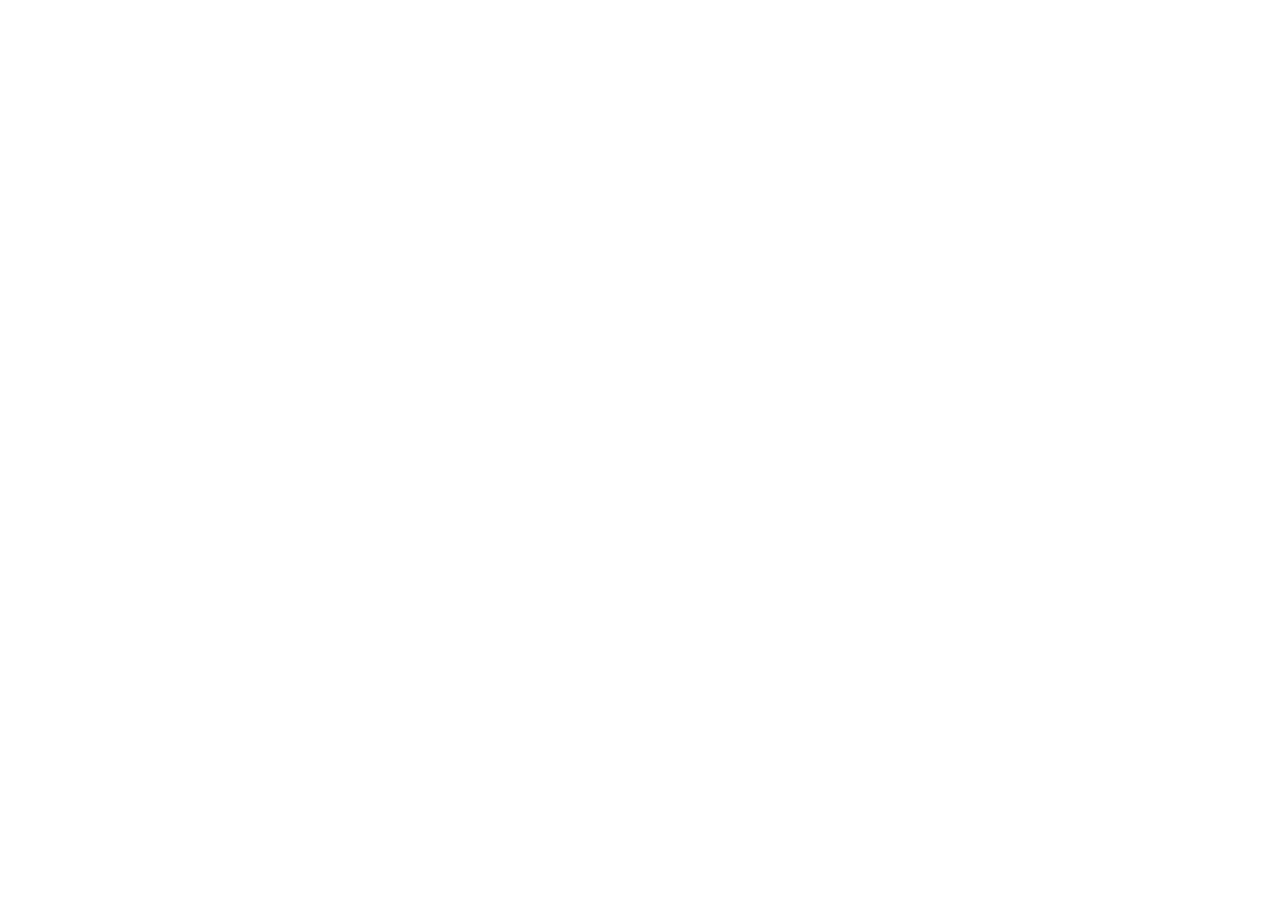
==== frontend/index.html @ f42de700 "Initial commit: Professional setup for AuraScout-AI with security barriers" ====
<!DOCTYPE html>
<html lang="en">
<head>
    <meta charset="UTF-8">
    <meta name="viewport" content="width=device-width, initial-scale=1.0">
    <title>AuraScout AI</title>
    <link rel="stylesheet" href="style.css">
</head>
<body>
    <div id="app">
        <!-- Glassmorphism layout here -->
    </div>
    <script src="app.js"></script>
</body>
</html>
---- frontend/style.css ----
/* Styling, terminal & badge rules */

.badge-high-quality {
    display: inline-block;
    padding: 0.25em 0.6em; /* Ideal bounding padding */
    font-size: 75%;
    font-weight: 700;
    line-height: 1.5; /* Ensure multi-line wraps nicely */
    text-align: center;
    white-space: normal; /* Allow multi-line wrapping */
    vertical-align: baseline;
    border-radius: 0.25rem;
    background-color: #28a745; /* Success Green */
    color: white;
}

.badge-low-quality {
    display: inline-block;
    padding: 0.25em 0.6em; /* Ideal bounding padding */
    font-size: 75%;
    font-weight: 700;
    line-height: 1.5; /* Ensure multi-line wraps nicely */
    text-align: center;
    white-space: normal; /* Allow multi-line wrapping */
    vertical-align: baseline;
    border-radius: 0.25rem;
    background-color: #dc3545; /* Danger Red */
    color: white;
}
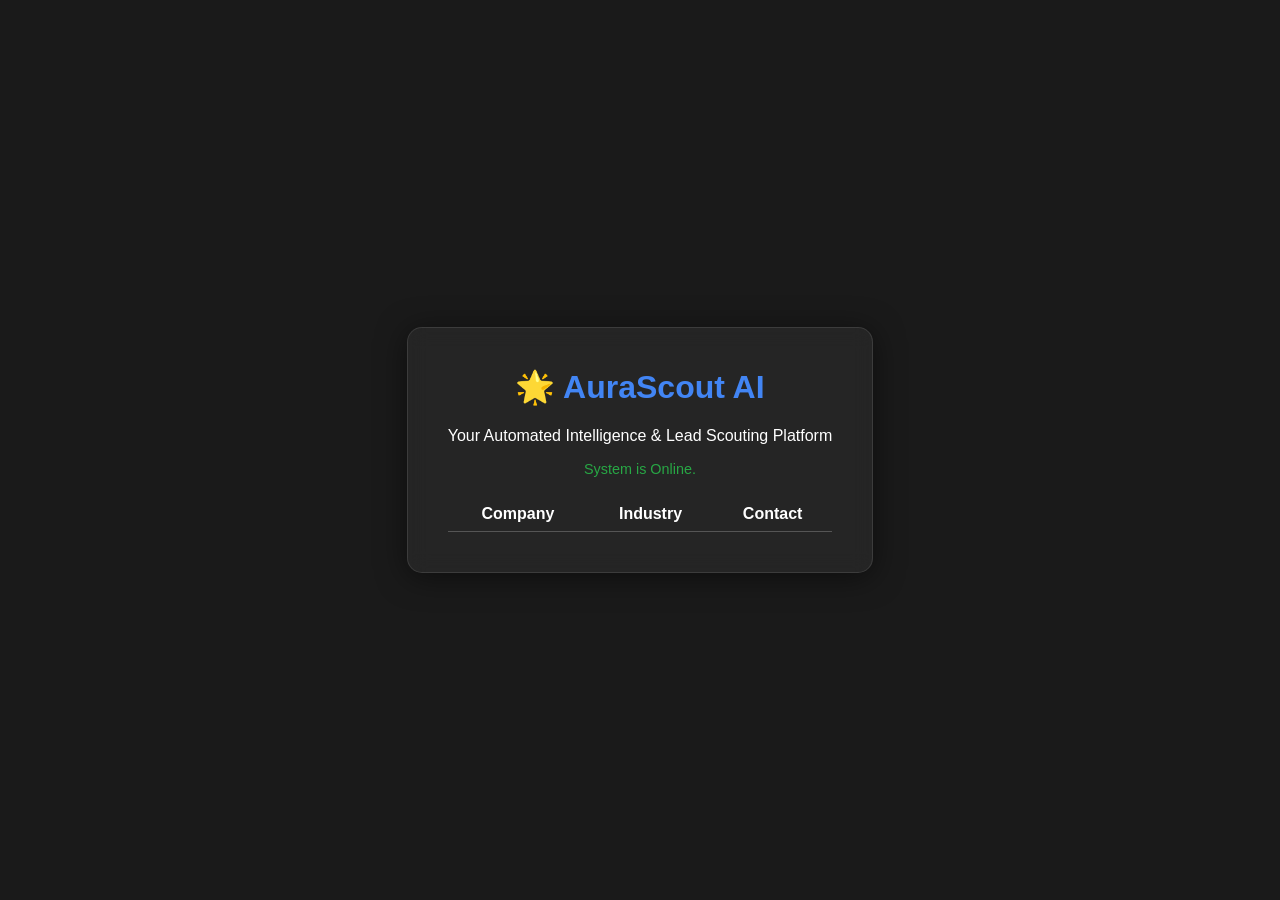
==== commit 5fc14fe6: "feat: add initial UI layout to index.html" ====
--- a/frontend/index.html
+++ b/frontend/index.html
@@ -5,10 +5,47 @@
     <meta name="viewport" content="width=device-width, initial-scale=1.0">
     <title>AuraScout AI</title>
     <link rel="stylesheet" href="style.css">
+    <style>
+        body {
+            background-color: #1a1a1a;
+            color: #ffffff;
+            font-family: 'Segoe UI', Tahoma, Geneva, Verdana, sans-serif;
+            display: flex;
+            justify-content: center;
+            align-items: center;
+            height: 100vh;
+            margin: 0;
+            text-align: center;
+        }
+        .glass-panel {
+            background: rgba(255, 255, 255, 0.05);
+            backdrop-filter: blur(10px);
+            padding: 40px;
+            border-radius: 15px;
+            border: 1px solid rgba(255, 255, 255, 0.1);
+            box-shadow: 0 4px 30px rgba(0, 0, 0, 0.5);
+        }
+        h1 { margin-top: 0; color: #4285F4; }
+    </style>
 </head>
 <body>
-    <div id="app">
-        <!-- Glassmorphism layout here -->
+    <div id="app" class="glass-panel">
+        <h1>🌟 AuraScout AI</h1>
+        <p>Your Automated Intelligence & Lead Scouting Platform</p>
+        <p style="color: #28a745; font-size: 0.9em;">System is Online.</p>
+        
+        <table style="width: 100%; margin-top: 20px; border-collapse: collapse;">
+            <thead>
+                <tr>
+                    <th style="border-bottom: 1px solid #555; padding: 8px;">Company</th>
+                    <th style="border-bottom: 1px solid #555; padding: 8px;">Industry</th>
+                    <th style="border-bottom: 1px solid #555; padding: 8px;">Contact</th>
+                </tr>
+            </thead>
+            <tbody id="saved-hub-body">
+                <!-- Data will be populated here by app.js -->
+            </tbody>
+        </table>
     </div>
     <script src="app.js"></script>
 </body>
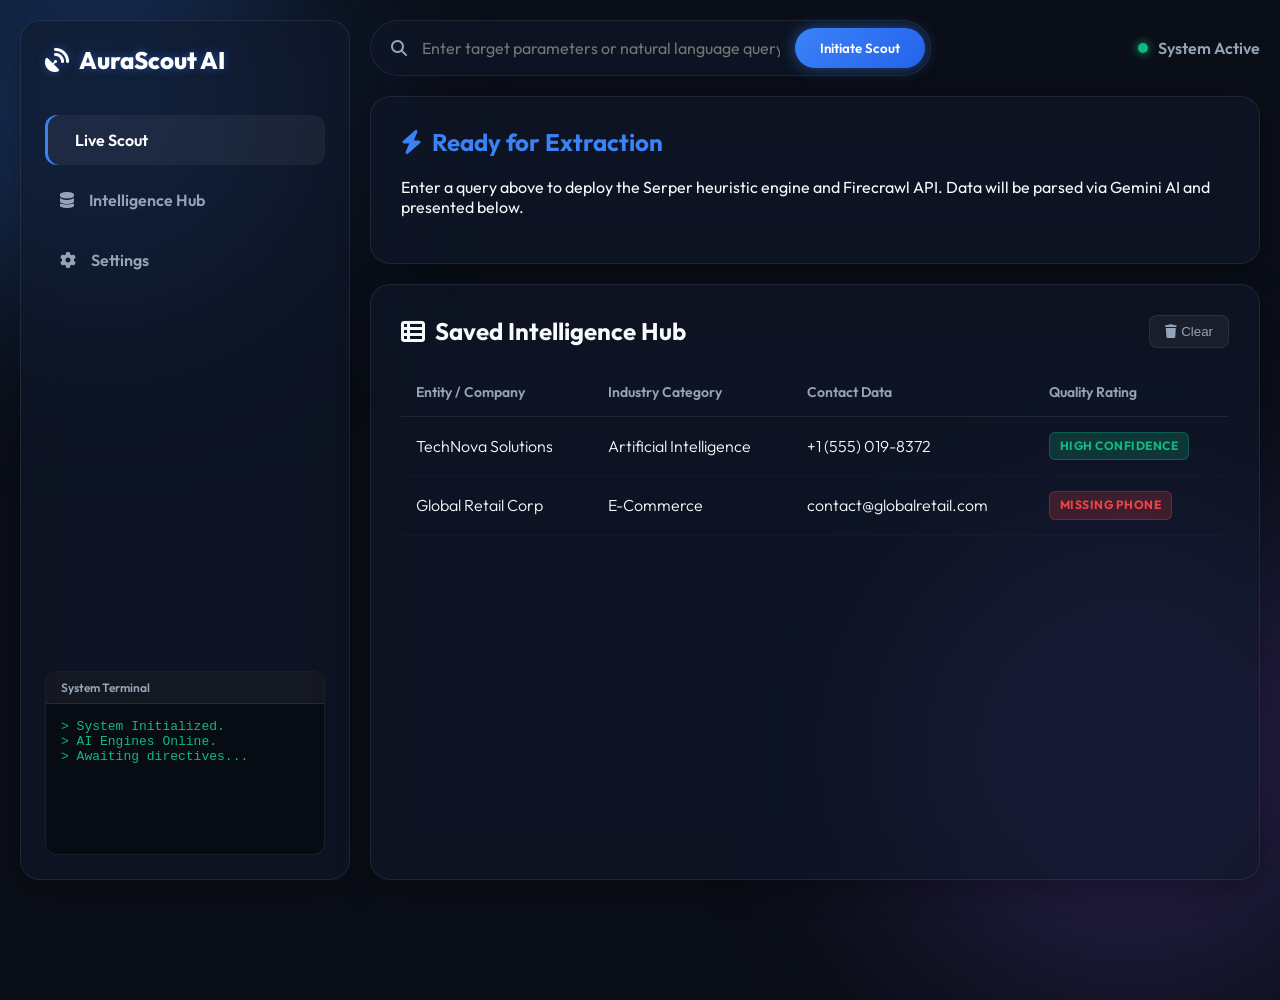
==== commit 99f26450: "feat: implement premium aesthetic glassmorphism dashboard UI" ====
--- a/frontend/index.html
+++ b/frontend/index.html
@@ -3,50 +3,95 @@
 <head>
     <meta charset="UTF-8">
     <meta name="viewport" content="width=device-width, initial-scale=1.0">
-    <title>AuraScout AI</title>
+    <title>AuraScout AI | Intelligence Dashboard</title>
+    <link href="https://fonts.googleapis.com/css2?family=Outfit:wght@300;400;600;800&display=swap" rel="stylesheet">
     <link rel="stylesheet" href="style.css">
-    <style>
-        body {
-            background-color: #1a1a1a;
-            color: #ffffff;
-            font-family: 'Segoe UI', Tahoma, Geneva, Verdana, sans-serif;
-            display: flex;
-            justify-content: center;
-            align-items: center;
-            height: 100vh;
-            margin: 0;
-            text-align: center;
-        }
-        .glass-panel {
-            background: rgba(255, 255, 255, 0.05);
-            backdrop-filter: blur(10px);
-            padding: 40px;
-            border-radius: 15px;
-            border: 1px solid rgba(255, 255, 255, 0.1);
-            box-shadow: 0 4px 30px rgba(0, 0, 0, 0.5);
-        }
-        h1 { margin-top: 0; color: #4285F4; }
-    </style>
+    <link rel="stylesheet" href="https://cdnjs.cloudflare.com/ajax/libs/font-awesome/6.4.0/css/all.min.css">
 </head>
 <body>
-    <div id="app" class="glass-panel">
-        <h1>🌟 AuraScout AI</h1>
-        <p>Your Automated Intelligence & Lead Scouting Platform</p>
-        <p style="color: #28a745; font-size: 0.9em;">System is Online.</p>
-        
-        <table style="width: 100%; margin-top: 20px; border-collapse: collapse;">
-            <thead>
-                <tr>
-                    <th style="border-bottom: 1px solid #555; padding: 8px;">Company</th>
-                    <th style="border-bottom: 1px solid #555; padding: 8px;">Industry</th>
-                    <th style="border-bottom: 1px solid #555; padding: 8px;">Contact</th>
-                </tr>
-            </thead>
-            <tbody id="saved-hub-body">
-                <!-- Data will be populated here by app.js -->
-            </tbody>
-        </table>
+    <!-- Background Gradient Orbs -->
+    <div class="orb orb-1"></div>
+    <div class="orb orb-2"></div>
+
+    <div class="dashboard-layout">
+        <!-- Sidebar -->
+        <aside class="sidebar glass-panel">
+            <div class="logo">
+                <i class="fa-solid fa-satellite-dish"></i> AuraScout AI
+            </div>
+            <nav class="nav-links">
+                <a href="#" class="active"><i class="fa-solid fa-radar"></i> Live Scout</a>
+                <a href="#"><i class="fa-solid fa-database"></i> Intelligence Hub</a>
+                <a href="#"><i class="fa-solid fa-gear"></i> Settings</a>
+            </nav>
+            <div class="terminal-box" id="terminal">
+                <div class="terminal-header">System Terminal</div>
+                <div class="terminal-content" id="terminal-output">
+                    > System Initialized.<br>
+                    > AI Engines Online.<br>
+                    > Awaiting directives...
+                </div>
+            </div>
+        </aside>
+
+        <!-- Main Content -->
+        <main class="main-content">
+            <header class="top-bar">
+                <div class="search-container">
+                    <i class="fa-solid fa-magnifying-glass search-icon"></i>
+                    <input type="text" id="search-input" placeholder="Enter target parameters or natural language query...">
+                    <button class="btn-glow" onclick="executeScout()">Initiate Scout</button>
+                </div>
+                <div class="profile-area">
+                    <span class="status-indicator"></span> System Active
+                </div>
+            </header>
+
+            <div class="content-area">
+                <!-- Scout Report Card (Collapses on search) -->
+                <section id="scout-report-card" class="glass-panel report-card">
+                    <h2><i class="fa-solid fa-bolt"></i> Ready for Extraction</h2>
+                    <p>Enter a query above to deploy the Serper heuristic engine and Firecrawl API. Data will be parsed via Gemini AI and presented below.</p>
+                </section>
+
+                <!-- Saved Intelligence Hub -->
+                <section class="glass-panel hub-section">
+                    <div class="section-header">
+                        <h2><i class="fa-solid fa-table-list"></i> Saved Intelligence Hub</h2>
+                        <button class="btn-secondary" onclick="clearHistory()"><i class="fa-solid fa-trash"></i> Clear</button>
+                    </div>
+                    <div class="table-container">
+                        <table>
+                            <thead>
+                                <tr>
+                                    <th>Entity / Company</th>
+                                    <th>Industry Category</th>
+                                    <th>Contact Data</th>
+                                    <th>Quality Rating</th>
+                                </tr>
+                            </thead>
+                            <tbody id="saved-hub-body">
+                                <!-- Example Placeholder Data -->
+                                <tr>
+                                    <td>TechNova Solutions</td>
+                                    <td>Artificial Intelligence</td>
+                                    <td>+1 (555) 019-8372</td>
+                                    <td><span class="badge badge-high-quality">High Confidence</span></td>
+                                </tr>
+                                <tr>
+                                    <td>Global Retail Corp</td>
+                                    <td>E-Commerce</td>
+                                    <td>contact@globalretail.com</td>
+                                    <td><span class="badge badge-low-quality">Missing Phone</span></td>
+                                </tr>
+                            </tbody>
+                        </table>
+                    </div>
+                </section>
+            </div>
+        </main>
     </div>
+
     <script src="app.js"></script>
 </body>
 </html>
--- a/frontend/style.css
+++ b/frontend/style.css
@@ -1,29 +1,279 @@
-/* Styling, terminal & badge rules */
-
+/* Premium Glassmorphism Design System */
+:root {
+    --bg-dark: #0a0e17;
+    --glass-bg: rgba(16, 24, 43, 0.6);
+    --glass-border: rgba(255, 255, 255, 0.08);
+    --accent-blue: #3b82f6;
+    --accent-glow: rgba(59, 130, 246, 0.5);
+    --text-primary: #f8fafc;
+    --text-secondary: #94a3b8;
+    --success: #10b981;
+    --danger: #ef4444;
+}
+
+body {
+    margin: 0;
+    padding: 0;
+    font-family: 'Outfit', sans-serif;
+    background-color: var(--bg-dark);
+    color: var(--text-primary);
+    min-height: 100vh;
+    overflow-x: hidden;
+    position: relative;
+}
+
+/* Background Animated Orbs */
+.orb {
+    position: absolute;
+    border-radius: 50%;
+    filter: blur(100px);
+    z-index: -1;
+    animation: float 20s infinite alternate;
+}
+.orb-1 {
+    width: 400px; height: 400px;
+    background: rgba(59, 130, 246, 0.3);
+    top: -100px; left: -100px;
+}
+.orb-2 {
+    width: 500px; height: 500px;
+    background: rgba(139, 92, 246, 0.2);
+    bottom: -100px; right: -100px;
+    animation-delay: -5s;
+}
+
+@keyframes float {
+    0% { transform: translate(0, 0); }
+    100% { transform: translate(100px, 50px); }
+}
+
+/* Layout */
+.dashboard-layout {
+    display: flex;
+    height: 100vh;
+    padding: 20px;
+    box-sizing: border-box;
+    gap: 20px;
+}
+
+/* Glass Panel Utility */
+.glass-panel {
+    background: var(--glass-bg);
+    backdrop-filter: blur(20px);
+    -webkit-backdrop-filter: blur(20px);
+    border: 1px solid var(--glass-border);
+    border-radius: 20px;
+    box-shadow: 0 8px 32px rgba(0, 0, 0, 0.3);
+}
+
+/* Sidebar */
+.sidebar {
+    width: 280px;
+    display: flex;
+    flex-direction: column;
+    padding: 24px;
+}
+.logo {
+    font-size: 24px;
+    font-weight: 800;
+    color: #fff;
+    margin-bottom: 40px;
+    display: flex;
+    align-items: center;
+    gap: 10px;
+    text-shadow: 0 0 10px var(--accent-glow);
+}
+.nav-links a {
+    display: flex;
+    align-items: center;
+    gap: 15px;
+    color: var(--text-secondary);
+    text-decoration: none;
+    padding: 15px;
+    border-radius: 12px;
+    transition: all 0.3s ease;
+    font-weight: 600;
+    margin-bottom: 10px;
+}
+.nav-links a:hover, .nav-links a.active {
+    background: rgba(255,255,255,0.05);
+    color: #fff;
+    box-shadow: inset 3px 0 0 var(--accent-blue);
+}
+
+/* Terminal Box */
+.terminal-box {
+    margin-top: auto;
+    background: rgba(0,0,0,0.4);
+    border: 1px solid var(--glass-border);
+    border-radius: 12px;
+    overflow: hidden;
+}
+.terminal-header {
+    background: rgba(255,255,255,0.05);
+    padding: 8px 15px;
+    font-size: 12px;
+    font-weight: 600;
+    color: var(--text-secondary);
+    border-bottom: 1px solid var(--glass-border);
+}
+.terminal-content {
+    padding: 15px;
+    font-family: monospace;
+    font-size: 13px;
+    color: #10b981;
+    height: 120px;
+    overflow-y: auto;
+}
+
+/* Main Content */
+.main-content {
+    flex: 1;
+    display: flex;
+    flex-direction: column;
+    gap: 20px;
+}
+
+/* Top Bar */
+.top-bar {
+    display: flex;
+    justify-content: space-between;
+    align-items: center;
+}
+.search-container {
+    display: flex;
+    align-items: center;
+    background: var(--glass-bg);
+    border: 1px solid var(--glass-border);
+    border-radius: 50px;
+    padding: 5px 5px 5px 20px;
+    width: 60%;
+    backdrop-filter: blur(20px);
+}
+.search-icon { color: var(--text-secondary); }
+.search-container input {
+    flex: 1;
+    background: transparent;
+    border: none;
+    outline: none;
+    color: #fff;
+    padding: 12px 15px;
+    font-family: inherit;
+    font-size: 16px;
+}
+.btn-glow {
+    background: linear-gradient(135deg, var(--accent-blue), #2563eb);
+    color: #fff;
+    border: none;
+    padding: 12px 25px;
+    border-radius: 40px;
+    font-weight: 600;
+    cursor: pointer;
+    box-shadow: 0 0 15px var(--accent-glow);
+    transition: all 0.3s ease;
+    font-family: inherit;
+}
+.btn-glow:hover {
+    box-shadow: 0 0 25px var(--accent-glow);
+    transform: translateY(-2px);
+}
+
+.profile-area {
+    display: flex;
+    align-items: center;
+    gap: 10px;
+    font-weight: 600;
+    color: var(--text-secondary);
+}
+.status-indicator {
+    width: 10px; height: 10px;
+    background: var(--success);
+    border-radius: 50%;
+    box-shadow: 0 0 10px var(--success);
+    animation: pulse 2s infinite;
+}
+
+@keyframes pulse {
+    0% { transform: scale(0.95); box-shadow: 0 0 0 0 rgba(16, 185, 129, 0.7); }
+    70% { transform: scale(1); box-shadow: 0 0 0 10px rgba(16, 185, 129, 0); }
+    100% { transform: scale(0.95); box-shadow: 0 0 0 0 rgba(16, 185, 129, 0); }
+}
+
+/* Content Area */
+.content-area {
+    display: flex;
+    flex-direction: column;
+    gap: 20px;
+    flex: 1;
+}
+
+.report-card {
+    padding: 30px;
+    transition: all 0.5s ease;
+}
+.report-card h2 { margin-top: 0; display: flex; align-items: center; gap: 10px; color: var(--accent-blue); }
+
+.hub-section {
+    flex: 1;
+    padding: 30px;
+    display: flex;
+    flex-direction: column;
+}
+.section-header {
+    display: flex;
+    justify-content: space-between;
+    align-items: center;
+    margin-bottom: 20px;
+}
+.section-header h2 { margin: 0; display: flex; align-items: center; gap: 10px;}
+.btn-secondary {
+    background: rgba(255,255,255,0.05);
+    color: var(--text-secondary);
+    border: 1px solid var(--glass-border);
+    padding: 8px 15px;
+    border-radius: 8px;
+    cursor: pointer;
+    transition: 0.3s;
+}
+.btn-secondary:hover { background: rgba(255,255,255,0.1); color: #fff; }
+
+/* Table Styling */
+.table-container { overflow-x: auto; }
+table { width: 100%; border-collapse: collapse; text-align: left; }
+th {
+    padding: 15px;
+    color: var(--text-secondary);
+    font-weight: 600;
+    font-size: 14px;
+    border-bottom: 1px solid var(--glass-border);
+}
+td {
+    padding: 15px;
+    border-bottom: 1px solid rgba(255,255,255,0.02);
+    font-weight: 300;
+}
+tr:hover td { background: rgba(255,255,255,0.03); }
+
+/* Badges */
+.badge {
+    display: inline-block;
+    padding: 0.35em 0.8em;
+    font-size: 12px;
+    font-weight: 700;
+    line-height: 1.5;
+    text-align: center;
+    white-space: normal;
+    border-radius: 6px;
+    letter-spacing: 0.5px;
+    text-transform: uppercase;
+}
 .badge-high-quality {
-    display: inline-block;
-    padding: 0.25em 0.6em; /* Ideal bounding padding */
-    font-size: 75%;
-    font-weight: 700;
-    line-height: 1.5; /* Ensure multi-line wraps nicely */
-    text-align: center;
-    white-space: normal; /* Allow multi-line wrapping */
-    vertical-align: baseline;
-    border-radius: 0.25rem;
-    background-color: #28a745; /* Success Green */
-    color: white;
-}
-
+    background-color: rgba(16, 185, 129, 0.2);
+    color: var(--success);
+    border: 1px solid rgba(16, 185, 129, 0.3);
+}
 .badge-low-quality {
-    display: inline-block;
-    padding: 0.25em 0.6em; /* Ideal bounding padding */
-    font-size: 75%;
-    font-weight: 700;
-    line-height: 1.5; /* Ensure multi-line wraps nicely */
-    text-align: center;
-    white-space: normal; /* Allow multi-line wrapping */
-    vertical-align: baseline;
-    border-radius: 0.25rem;
-    background-color: #dc3545; /* Danger Red */
-    color: white;
-}
+    background-color: rgba(239, 68, 68, 0.2);
+    color: var(--danger);
+    border: 1px solid rgba(239, 68, 68, 0.3);
+}
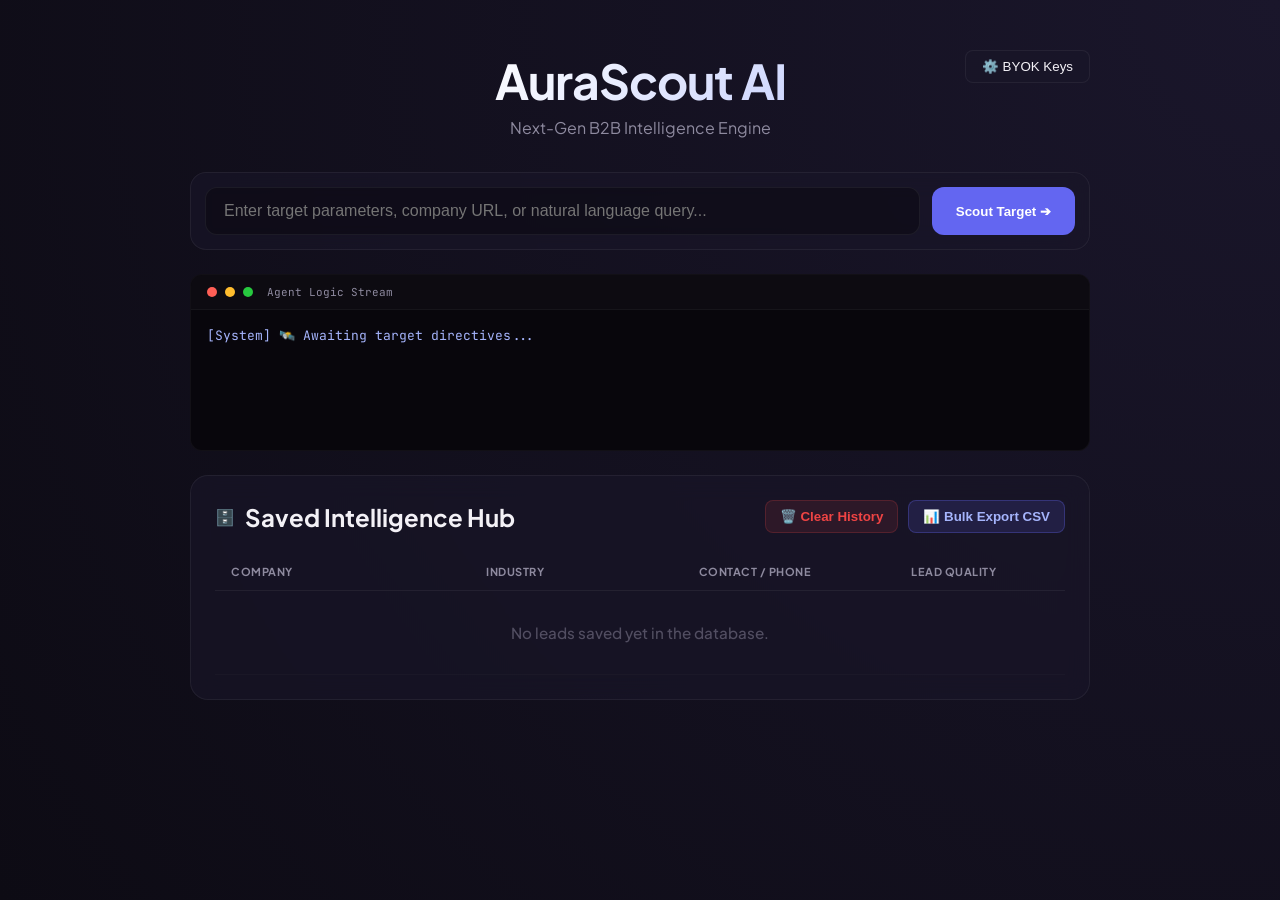
==== commit 4cad3c0a: "fix: revert to user's original premium UI files" ====
--- a/frontend/index.html
+++ b/frontend/index.html
@@ -3,95 +3,101 @@
 <head>
     <meta charset="UTF-8">
     <meta name="viewport" content="width=device-width, initial-scale=1.0">
-    <title>AuraScout AI | Intelligence Dashboard</title>
-    <link href="https://fonts.googleapis.com/css2?family=Outfit:wght@300;400;600;800&display=swap" rel="stylesheet">
+    <title>AuraScout AI - Next-Gen B2B Intelligence Engine</title>
     <link rel="stylesheet" href="style.css">
-    <link rel="stylesheet" href="https://cdnjs.cloudflare.com/ajax/libs/font-awesome/6.4.0/css/all.min.css">
 </head>
 <body>
-    <!-- Background Gradient Orbs -->
-    <div class="orb orb-1"></div>
-    <div class="orb orb-2"></div>
+    <div class="app-container">
+        <header class="main-header">
+            <h1 class="brand-title">AuraScout AI</h1>
+            <p class="brand-subtitle">Next-Gen B2B Intelligence Engine</p>
+            <button id="byokBtn" class="btn-settings">⚙️ BYOK Keys</button>
+        </header>
 
-    <div class="dashboard-layout">
-        <!-- Sidebar -->
-        <aside class="sidebar glass-panel">
-            <div class="logo">
-                <i class="fa-solid fa-satellite-dish"></i> AuraScout AI
+        <div class="search-section">
+            <div class="input-wrapper">
+                <input type="text" id="targetInput" placeholder="Enter target parameters, company URL, or natural language query...">
+                <button id="scoutBtn" class="btn-primary">Scout Target ➔</button>
             </div>
-            <nav class="nav-links">
-                <a href="#" class="active"><i class="fa-solid fa-radar"></i> Live Scout</a>
-                <a href="#"><i class="fa-solid fa-database"></i> Intelligence Hub</a>
-                <a href="#"><i class="fa-solid fa-gear"></i> Settings</a>
-            </nav>
-            <div class="terminal-box" id="terminal">
-                <div class="terminal-header">System Terminal</div>
-                <div class="terminal-content" id="terminal-output">
-                    > System Initialized.<br>
-                    > AI Engines Online.<br>
-                    > Awaiting directives...
+        </div>
+
+        <div class="terminal-container">
+            <div class="terminal-header">
+                <span class="dot red"></span>
+                <span class="dot yellow"></span>
+                <span class="dot green"></span>
+                <span class="terminal-title">Agent Logic Stream</span>
+            </div>
+            <div id="agent-terminal" class="terminal-body">
+                <p class="log-system">[System] 🛰️ Awaiting target directives...</p>
+            </div>
+        </div>
+
+        <div id="scout-report-card" class="scout-card" style="display: none;">
+            <div class="card-meta">
+                <span id="execution-time" class="meta-badge">⏱️ Execution Time: 0.0s</span>
+                <span id="tokens-saved" class="meta-badge">🧬 Tokens Saved: 0%</span>
+            </div>
+            <h2 class="card-main-title">Scout Report</h2>
+            <span id="discovery-status-badge" class="status-badge-inline" style="display: none;"></span>
+
+            <div class="card-grid">
+                <div class="grid-item">
+                    <label>🏢 Company Name</label>
+                    <p id="preview-company" class="preview-text">Not Identified</p>
+                </div>
+                <div class="grid-item">
+                    <label>🏭 Industry Sector</label>
+                    <p id="preview-industry" class="preview-text">Not Identified</p>
                 </div>
             </div>
-        </aside>
+            <div class="grid-item-full">
+                <label>⚙️ Core Services / Products</label>
+                <div id="preview-services" class="services-badge-container">
+                    <p class="muted-placeholder">No core assets mapped yet.</p>
+                </div>
+            </div>
+            <div class="grid-item-full email-box">
+                <label>✉️ Corporate Email</label>
+                <p id="preview-email" class="preview-text">Not Identified</p>
+            </div>
+            
+            <div class="card-actions">
+                <button id="downloadJsonBtn" class="btn-secondary">📥 Download JSON</button>
+                <button id="shareLinkBtn" class="btn-secondary">🔗 Share Link</button>
+            </div>
+        </div>
 
-        <!-- Main Content -->
-        <main class="main-content">
-            <header class="top-bar">
-                <div class="search-container">
-                    <i class="fa-solid fa-magnifying-glass search-icon"></i>
-                    <input type="text" id="search-input" placeholder="Enter target parameters or natural language query...">
-                    <button class="btn-glow" onclick="executeScout()">Initiate Scout</button>
+        <div class="intelligence-hub">
+            <div class="hub-header">
+                <div class="hub-title-wrapper">
+                    <span class="hub-icon">🗄️</span>
+                    <h2>Saved Intelligence Hub</h2>
                 </div>
-                <div class="profile-area">
-                    <span class="status-indicator"></span> System Active
+                <div class="hub-actions">
+                    <button id="clearHistoryBtn" class="btn-danger">🗑️ Clear History</button>
+                    <button id="exportCsvBtn" class="btn-purple">📊 Bulk Export CSV</button>
                 </div>
-            </header>
+            </div>
 
-            <div class="content-area">
-                <!-- Scout Report Card (Collapses on search) -->
-                <section id="scout-report-card" class="glass-panel report-card">
-                    <h2><i class="fa-solid fa-bolt"></i> Ready for Extraction</h2>
-                    <p>Enter a query above to deploy the Serper heuristic engine and Firecrawl API. Data will be parsed via Gemini AI and presented below.</p>
-                </section>
-
-                <!-- Saved Intelligence Hub -->
-                <section class="glass-panel hub-section">
-                    <div class="section-header">
-                        <h2><i class="fa-solid fa-table-list"></i> Saved Intelligence Hub</h2>
-                        <button class="btn-secondary" onclick="clearHistory()"><i class="fa-solid fa-trash"></i> Clear</button>
-                    </div>
-                    <div class="table-container">
-                        <table>
-                            <thead>
-                                <tr>
-                                    <th>Entity / Company</th>
-                                    <th>Industry Category</th>
-                                    <th>Contact Data</th>
-                                    <th>Quality Rating</th>
-                                </tr>
-                            </thead>
-                            <tbody id="saved-hub-body">
-                                <!-- Example Placeholder Data -->
-                                <tr>
-                                    <td>TechNova Solutions</td>
-                                    <td>Artificial Intelligence</td>
-                                    <td>+1 (555) 019-8372</td>
-                                    <td><span class="badge badge-high-quality">High Confidence</span></td>
-                                </tr>
-                                <tr>
-                                    <td>Global Retail Corp</td>
-                                    <td>E-Commerce</td>
-                                    <td>contact@globalretail.com</td>
-                                    <td><span class="badge badge-low-quality">Missing Phone</span></td>
-                                </tr>
-                            </tbody>
-                        </table>
-                    </div>
-                </section>
+            <div class="table-responsive">
+                <table class="intel-table">
+                    <thead>
+                        <tr>
+                            <th style="width: 30%;">Company</th>
+                            <th style="width: 25%;">Industry</th>
+                            <th style="width: 25%;">Contact / Phone</th>
+                            <th style="width: 20%;">Lead Quality</th>
+                        </tr>
+                    </thead>
+                    <tbody id="saved-leads-table-body">
+                        <tr id="empty-placeholder-row">
+                            <td colspan="4" class="table-placeholder">No leads saved yet in the database.</td>
+                        </tr>
+                    </tbody>
+                </table>
             </div>
-        </main>
+        </div>
     </div>
-
-    <script src="app.js"></script>
 </body>
 </html>
--- a/frontend/style.css
+++ b/frontend/style.css
@@ -1,279 +1,400 @@
-/* Premium Glassmorphism Design System */
+@import url('https://fonts.googleapis.com/css2?family=Plus+Jakarta+Sans:wght@400;500;600;700&family=JetBrains+Mono:wght@400;500&display=swap');
+
 :root {
-    --bg-dark: #0a0e17;
-    --glass-bg: rgba(16, 24, 43, 0.6);
-    --glass-border: rgba(255, 255, 255, 0.08);
-    --accent-blue: #3b82f6;
-    --accent-glow: rgba(59, 130, 246, 0.5);
-    --text-primary: #f8fafc;
-    --text-secondary: #94a3b8;
-    --success: #10b981;
-    --danger: #ef4444;
-}
-
-body {
+    --bg-gradient: radial-gradient(circle at top right, #1a162b, #0d0b14);
+    --glass-bg: rgba(25, 22, 40, 0.65);
+    --glass-border: rgba(255, 255, 255, 0.06);
+    --text-main: #f3f1f6;
+    --text-muted: #8e8a9f;
+    --accent-color: #6366f1;
+    --accent-hover: #4f46e5;
+    --success-green: #10b981;
+    --amber-chain: #f59e0b;
+    --danger-red: #ef4444;
+    --terminal-black: #08060c;
+}
+
+* {
     margin: 0;
     padding: 0;
-    font-family: 'Outfit', sans-serif;
-    background-color: var(--bg-dark);
-    color: var(--text-primary);
+    box-sizing: border-box;
+}
+
+body {
+    background: var(--bg-gradient);
+    font-family: 'Plus Jakarta Sans', sans-serif;
+    color: var(--text-main);
     min-height: 100vh;
-    overflow-x: hidden;
+    padding: 40px 20px;
+    display: flex;
+    justify-content: center;
+}
+
+.app-container {
+    width: 100%;
+    max-width: 900px;
+    display: flex;
+    flex-direction: column;
+    gap: 24px;
+}
+
+/* Header Styles */
+.main-header {
+    text-align: center;
     position: relative;
-}
-
-/* Background Animated Orbs */
-.orb {
+    padding: 10px 0;
+}
+
+.brand-title {
+    font-size: 3rem;
+    font-weight: 700;
+    letter-spacing: -1px;
+    background: linear-gradient(135deg, #ffffff 30%, #a5b4fc);
+    -webkit-background-clip: text;
+    -webkit-text-fill-color: transparent;
+}
+
+.brand-subtitle {
+    color: var(--text-muted);
+    font-size: 1rem;
+    margin-top: 6px;
+}
+
+.btn-settings {
     position: absolute;
-    border-radius: 50%;
-    filter: blur(100px);
-    z-index: -1;
-    animation: float 20s infinite alternate;
-}
-.orb-1 {
-    width: 400px; height: 400px;
-    background: rgba(59, 130, 246, 0.3);
-    top: -100px; left: -100px;
-}
-.orb-2 {
-    width: 500px; height: 500px;
-    background: rgba(139, 92, 246, 0.2);
-    bottom: -100px; right: -100px;
-    animation-delay: -5s;
-}
-
-@keyframes float {
-    0% { transform: translate(0, 0); }
-    100% { transform: translate(100px, 50px); }
-}
-
-/* Layout */
-.dashboard-layout {
-    display: flex;
-    height: 100vh;
-    padding: 20px;
-    box-sizing: border-box;
-    gap: 20px;
-}
-
-/* Glass Panel Utility */
-.glass-panel {
+    top: 10px;
+    right: 0;
     background: var(--glass-bg);
-    backdrop-filter: blur(20px);
-    -webkit-backdrop-filter: blur(20px);
-    border: 1px solid var(--glass-border);
-    border-radius: 20px;
-    box-shadow: 0 8px 32px rgba(0, 0, 0, 0.3);
-}
-
-/* Sidebar */
-.sidebar {
-    width: 280px;
-    display: flex;
-    flex-direction: column;
-    padding: 24px;
-}
-.logo {
-    font-size: 24px;
-    font-weight: 800;
-    color: #fff;
-    margin-bottom: 40px;
-    display: flex;
-    align-items: center;
-    gap: 10px;
-    text-shadow: 0 0 10px var(--accent-glow);
-}
-.nav-links a {
-    display: flex;
-    align-items: center;
-    gap: 15px;
-    color: var(--text-secondary);
-    text-decoration: none;
-    padding: 15px;
+    border: 1px solid var(--glass-border);
+    color: var(--text-main);
+    padding: 8px 16px;
+    border-radius: 8px;
+    cursor: pointer;
+    font-weight: 500;
+    transition: all 0.2s ease;
+}
+
+.btn-settings:hover {
+    background: rgba(255, 255, 255, 0.05);
+}
+
+/* Console Search Module */
+.search-section {
+    background: var(--glass-bg);
+    border: 1px solid var(--glass-border);
+    padding: 14px;
+    border-radius: 16px;
+    backdrop-filter: blur(12px);
+}
+
+.input-wrapper {
+    display: flex;
+    gap: 12px;
+}
+
+#targetInput {
+    flex: 1;
+    background: rgba(0, 0, 0, 0.3);
+    border: 1px solid var(--glass-border);
+    padding: 14px 18px;
     border-radius: 12px;
-    transition: all 0.3s ease;
-    font-weight: 600;
-    margin-bottom: 10px;
-}
-.nav-links a:hover, .nav-links a.active {
-    background: rgba(255,255,255,0.05);
-    color: #fff;
-    box-shadow: inset 3px 0 0 var(--accent-blue);
-}
-
-/* Terminal Box */
-.terminal-box {
-    margin-top: auto;
-    background: rgba(0,0,0,0.4);
-    border: 1px solid var(--glass-border);
+    color: var(--text-main);
+    font-size: 1rem;
+    outline: none;
+    transition: border-color 0.2s;
+}
+
+#targetInput:focus {
+    border-color: var(--accent-color);
+}
+
+.btn-primary {
+    background: var(--accent-color);
+    color: #ffffff;
+    border: none;
+    padding: 0 24px;
+    border-radius: 12px;
+    font-weight: 600;
+    cursor: pointer;
+    transition: background 0.2s;
+}
+
+.btn-primary:hover {
+    background: var(--accent-hover);
+}
+
+/* Monospaced Log Terminal */
+.terminal-container {
+    background: var(--terminal-black);
+    border: 1px solid rgba(255, 255, 255, 0.04);
     border-radius: 12px;
     overflow: hidden;
 }
+
 .terminal-header {
-    background: rgba(255,255,255,0.05);
-    padding: 8px 15px;
+    background: rgba(255, 255, 255, 0.02);
+    padding: 10px 16px;
+    display: flex;
+    align-items: center;
+    gap: 8px;
+    border-bottom: 1px solid rgba(255, 255, 255, 0.04);
+}
+
+.dot {
+    width: 10px;
+    height: 10px;
+    border-radius: 50%;
+}
+.dot.red { background: #ff5f56; }
+.dot.yellow { background: #ffbd2e; }
+.dot.green { background: #27c93f; }
+
+.terminal-title {
+    font-family: 'JetBrains Mono', monospace;
+    font-size: 11px;
+    color: var(--text-muted);
+    margin-left: 6px;
+}
+
+.terminal-body {
+    padding: 16px;
+    height: 140px;
+    overflow-y: auto;
+    font-family: 'JetBrains Mono', monospace;
+    font-size: 13px;
+    line-height: 1.6;
+}
+
+/* Custom Terminal Colors */
+.log-system { color: #a5b4fc; }
+.log-success { color: #34d399; }
+.log-filtering { color: #fbbf24; }
+.log-error { color: #f87171; }
+
+/* Dynamic Scaffold Report Card */
+.scout-card {
+    background: var(--glass-bg);
+    border: 1px solid var(--glass-border);
+    border-radius: 18px;
+    padding: 24px;
+    backdrop-filter: blur(12px);
+    position: relative;
+}
+
+.card-meta {
+    position: absolute;
+    top: 24px;
+    right: 24px;
+    display: flex;
+    gap: 10px;
+}
+
+.meta-badge {
+    background: rgba(255, 255, 255, 0.03);
+    border: 1px solid var(--glass-border);
+    padding: 4px 10px;
+    border-radius: 6px;
+    font-size: 11px;
+    color: var(--text-muted);
+}
+
+.card-main-title {
+    font-size: 1.8rem;
+    font-weight: 700;
+    margin-bottom: 20px;
+}
+
+.status-badge-inline {
+    background: rgba(16, 185, 129, 0.1);
+    color: var(--success-green);
+    border: 1px solid rgba(16, 185, 129, 0.2);
+    padding: 4px 12px;
+    border-radius: 20px;
     font-size: 12px;
     font-weight: 600;
-    color: var(--text-secondary);
-    border-bottom: 1px solid var(--glass-border);
-}
-.terminal-content {
-    padding: 15px;
-    font-family: monospace;
-    font-size: 13px;
-    color: #10b981;
-    height: 120px;
+    display: inline-block;
+    margin-bottom: 16px;
+}
+
+.card-grid {
+    display: grid;
+    grid-template-columns: 1fr 1fr;
+    gap: 16px;
+    margin-bottom: 16px;
+}
+
+.grid-item, .grid-item-full {
+    background: rgba(0, 0, 0, 0.2);
+    border: 1px solid var(--glass-border);
+    padding: 14px;
+    border-radius: 12px;
+}
+
+label {
+    display: block;
+    font-size: 11px;
+    text-transform: uppercase;
+    letter-spacing: 0.5px;
+    color: var(--text-muted);
+    margin-bottom: 6px;
+}
+
+.preview-text {
+    font-size: 1.05rem;
+    font-weight: 600;
+}
+
+/* Services Badge Container Limit Hardening */
+.services-badge-container {
+    max-height: 160px;
     overflow-y: auto;
-}
-
-/* Main Content */
-.main-content {
-    flex: 1;
-    display: flex;
-    flex-direction: column;
-    gap: 20px;
-}
-
-/* Top Bar */
-.top-bar {
-    display: flex;
-    justify-content: space-between;
-    align-items: center;
-}
-.search-container {
-    display: flex;
-    align-items: center;
+    display: flex;
+    flex-wrap: wrap;
+    gap: 8px;
+    padding-right: 4px;
+}
+
+.services-badge-container::-webkit-scrollbar {
+    width: 0px; /* Invisible smooth scroll */
+}
+
+.card-actions {
+    display: flex;
+    gap: 12px;
+    margin-top: 20px;
+}
+
+.btn-secondary {
+    background: rgba(255, 255, 255, 0.03);
+    border: 1px solid var(--glass-border);
+    color: var(--text-main);
+    padding: 10px 18px;
+    border-radius: 8px;
+    cursor: pointer;
+    font-weight: 500;
+    transition: all 0.2s;
+}
+
+.btn-secondary:hover {
+    background: rgba(255, 255, 255, 0.08);
+}
+
+/* Saved Intelligence Hub Elements */
+.intelligence-hub {
     background: var(--glass-bg);
     border: 1px solid var(--glass-border);
-    border-radius: 50px;
-    padding: 5px 5px 5px 20px;
-    width: 60%;
-    backdrop-filter: blur(20px);
-}
-.search-icon { color: var(--text-secondary); }
-.search-container input {
-    flex: 1;
-    background: transparent;
-    border: none;
-    outline: none;
-    color: #fff;
-    padding: 12px 15px;
-    font-family: inherit;
-    font-size: 16px;
-}
-.btn-glow {
-    background: linear-gradient(135deg, var(--accent-blue), #2563eb);
-    color: #fff;
-    border: none;
-    padding: 12px 25px;
-    border-radius: 40px;
-    font-weight: 600;
-    cursor: pointer;
-    box-shadow: 0 0 15px var(--accent-glow);
-    transition: all 0.3s ease;
-    font-family: inherit;
-}
-.btn-glow:hover {
-    box-shadow: 0 0 25px var(--accent-glow);
-    transform: translateY(-2px);
-}
-
-.profile-area {
-    display: flex;
-    align-items: center;
-    gap: 10px;
-    font-weight: 600;
-    color: var(--text-secondary);
-}
-.status-indicator {
-    width: 10px; height: 10px;
-    background: var(--success);
-    border-radius: 50%;
-    box-shadow: 0 0 10px var(--success);
-    animation: pulse 2s infinite;
-}
-
-@keyframes pulse {
-    0% { transform: scale(0.95); box-shadow: 0 0 0 0 rgba(16, 185, 129, 0.7); }
-    70% { transform: scale(1); box-shadow: 0 0 0 10px rgba(16, 185, 129, 0); }
-    100% { transform: scale(0.95); box-shadow: 0 0 0 0 rgba(16, 185, 129, 0); }
-}
-
-/* Content Area */
-.content-area {
-    display: flex;
-    flex-direction: column;
-    gap: 20px;
-    flex: 1;
-}
-
-.report-card {
-    padding: 30px;
-    transition: all 0.5s ease;
-}
-.report-card h2 { margin-top: 0; display: flex; align-items: center; gap: 10px; color: var(--accent-blue); }
-
-.hub-section {
-    flex: 1;
-    padding: 30px;
-    display: flex;
-    flex-direction: column;
-}
-.section-header {
+    border-radius: 18px;
+    padding: 24px;
+    backdrop-filter: blur(12px);
+}
+
+.hub-header {
     display: flex;
     justify-content: space-between;
     align-items: center;
     margin-bottom: 20px;
 }
-.section-header h2 { margin: 0; display: flex; align-items: center; gap: 10px;}
-.btn-secondary {
-    background: rgba(255,255,255,0.05);
-    color: var(--text-secondary);
-    border: 1px solid var(--glass-border);
-    padding: 8px 15px;
+
+.hub-title-wrapper {
+    display: flex;
+    align-items: center;
+    gap: 10px;
+}
+
+.hub-actions {
+    display: flex;
+    gap: 10px;
+}
+
+.btn-danger {
+    background: rgba(239, 68, 68, 0.1);
+    border: 1px solid rgba(239, 68, 68, 0.2);
+    color: var(--danger-red);
+    padding: 8px 14px;
     border-radius: 8px;
+    font-weight: 600;
     cursor: pointer;
-    transition: 0.3s;
-}
-.btn-secondary:hover { background: rgba(255,255,255,0.1); color: #fff; }
-
-/* Table Styling */
-.table-container { overflow-x: auto; }
-table { width: 100%; border-collapse: collapse; text-align: left; }
-th {
-    padding: 15px;
-    color: var(--text-secondary);
-    font-weight: 600;
-    font-size: 14px;
+    transition: all 0.2s;
+}
+
+.btn-danger:hover {
+    background: rgba(239, 68, 68, 0.2);
+}
+
+.btn-purple {
+    background: rgba(99, 102, 241, 0.15);
+    border: 1px solid rgba(99, 102, 241, 0.3);
+    color: #a5b4fc;
+    padding: 8px 14px;
+    border-radius: 8px;
+    font-weight: 600;
+    cursor: pointer;
+    transition: all 0.2s;
+}
+
+.btn-purple:hover {
+    background: rgba(99, 102, 241, 0.25);
+}
+
+/* Matrix Table Grid Setup */
+.table-responsive {
+    width: 100%;
+    overflow-x: auto;
+}
+
+.intel-table {
+    width: 100%;
+    border-collapse: collapse;
+    text-align: left;
+}
+
+.intel-table th {
+    color: var(--text-muted);
+    font-size: 11px;
+    text-transform: uppercase;
+    letter-spacing: 0.5px;
+    padding: 12px 16px;
     border-bottom: 1px solid var(--glass-border);
 }
-td {
-    padding: 15px;
-    border-bottom: 1px solid rgba(255,255,255,0.02);
-    font-weight: 300;
-}
-tr:hover td { background: rgba(255,255,255,0.03); }
-
-/* Badges */
-.badge {
+
+.intel-table td {
+    padding: 16px;
+    border-bottom: 1px solid rgba(255, 255, 255, 0.02);
+    font-size: 0.95rem;
+    font-weight: 500;
+    vertical-align: middle;
+}
+
+.table-placeholder {
+    text-align: center;
+    color: var(--text-muted);
+    opacity: 0.5; /* Muted Placeholder Hardening */
+    padding: 32px !important;
+}
+
+/* Premium Badges Padding Hardening */
+.badge-high-quality {
+    background: rgba(16, 185, 129, 0.1);
+    color: var(--success-green);
+    border: 1px solid rgba(16, 185, 129, 0.2);
+    padding: 4px 10px;
+    border-radius: 6px;
+    font-size: 11px;
+    font-weight: 600;
+    line-height: 1.4;
     display: inline-block;
-    padding: 0.35em 0.8em;
-    font-size: 12px;
-    font-weight: 700;
-    line-height: 1.5;
     text-align: center;
-    white-space: normal;
+}
+
+.badge-low-quality {
+    background: rgba(245, 158, 11, 0.1);
+    color: var(--amber-chain);
+    border: 1px solid rgba(245, 158, 11, 0.2);
+    padding: 4px 10px;
     border-radius: 6px;
-    letter-spacing: 0.5px;
-    text-transform: uppercase;
-}
-.badge-high-quality {
-    background-color: rgba(16, 185, 129, 0.2);
-    color: var(--success);
-    border: 1px solid rgba(16, 185, 129, 0.3);
-}
-.badge-low-quality {
-    background-color: rgba(239, 68, 68, 0.2);
-    color: var(--danger);
-    border: 1px solid rgba(239, 68, 68, 0.3);
-}
+    font-size: 11px;
+    font-weight: 600;
+    line-height: 1.4;
+    display: inline-block;
+    text-align: center;
+}
